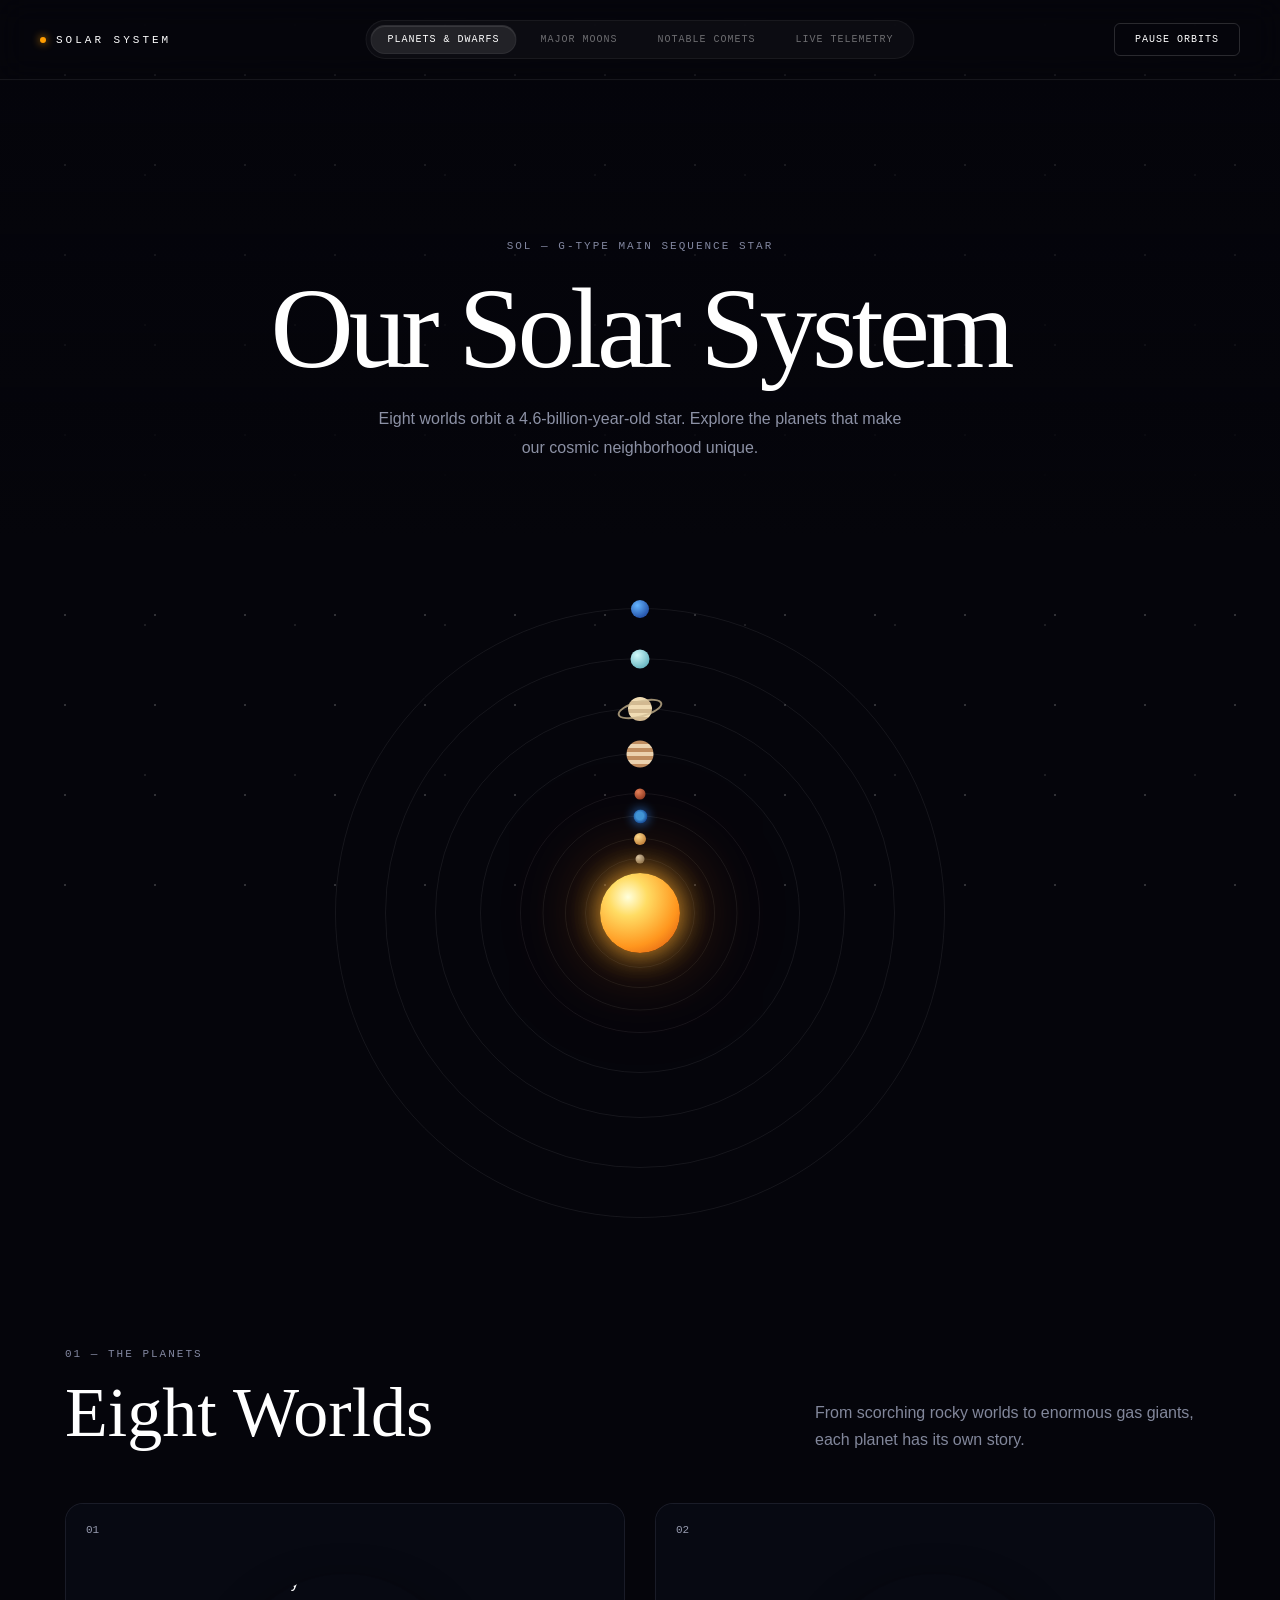
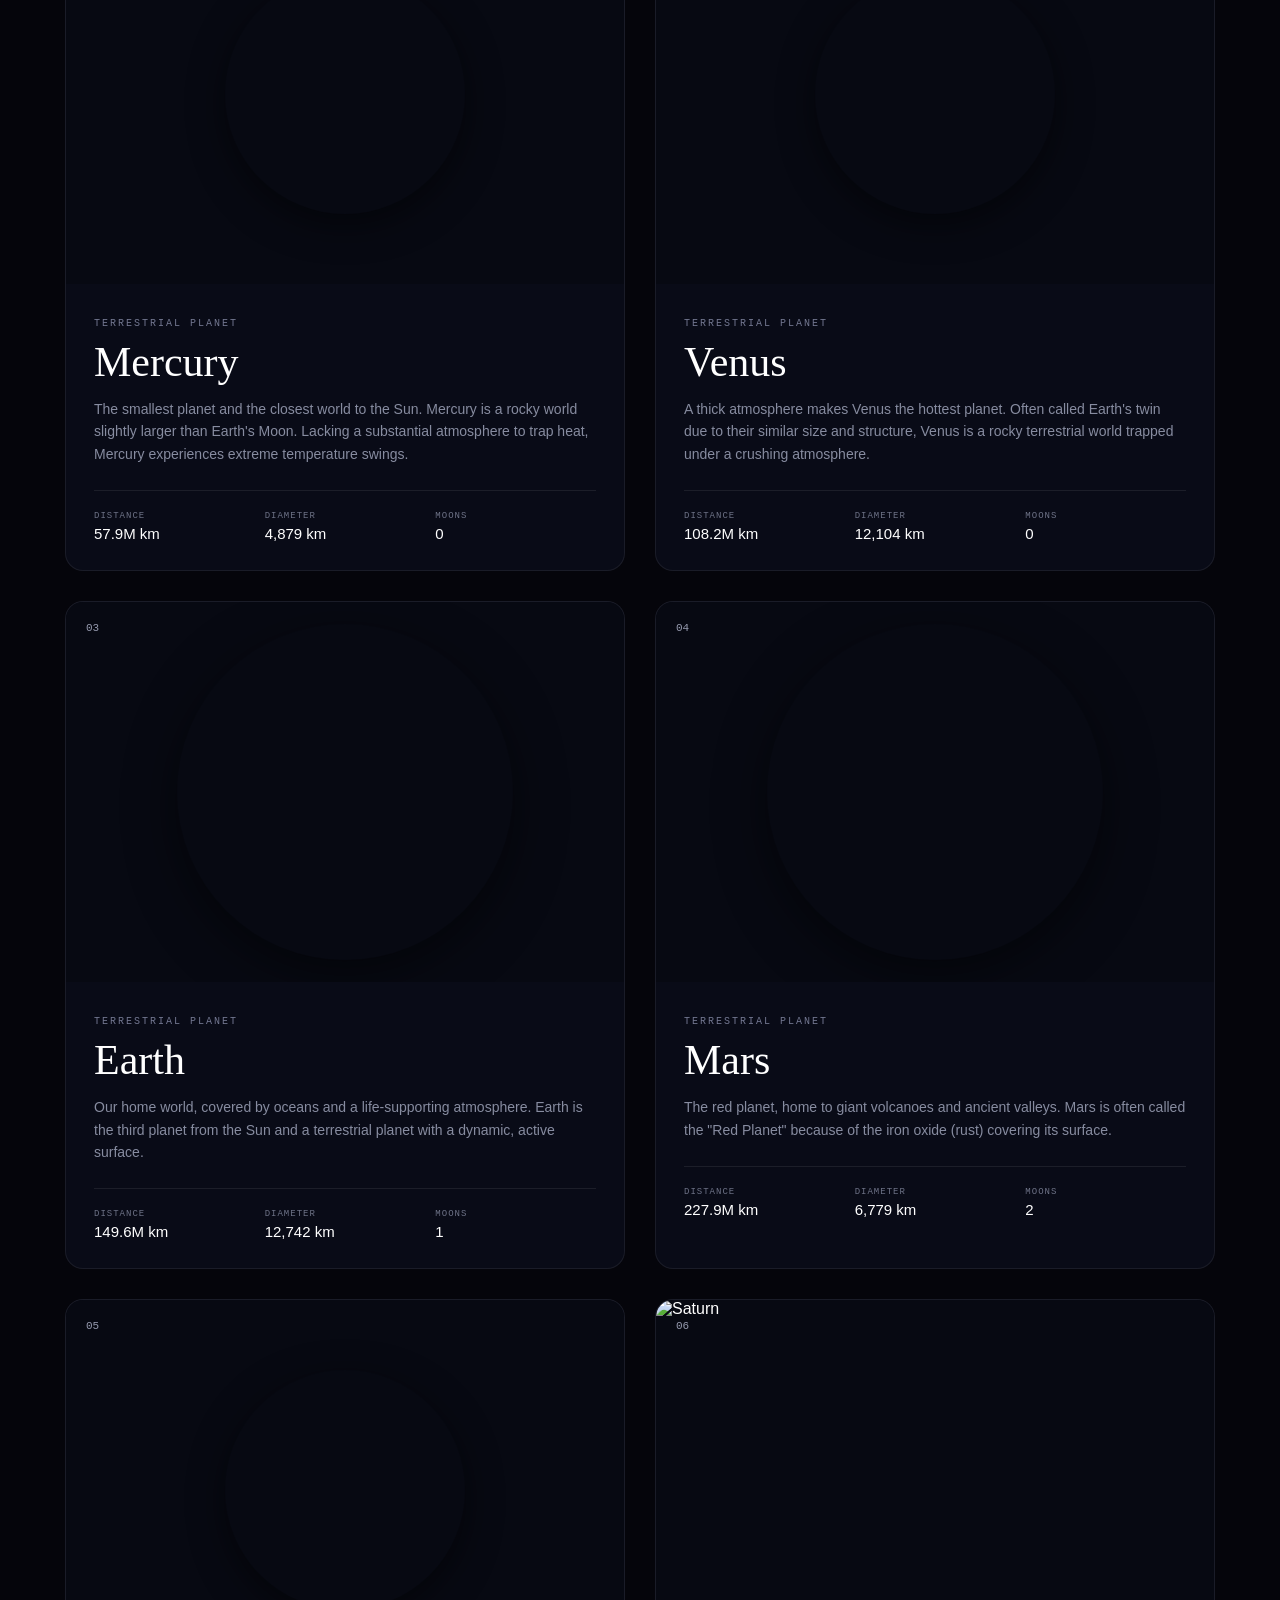
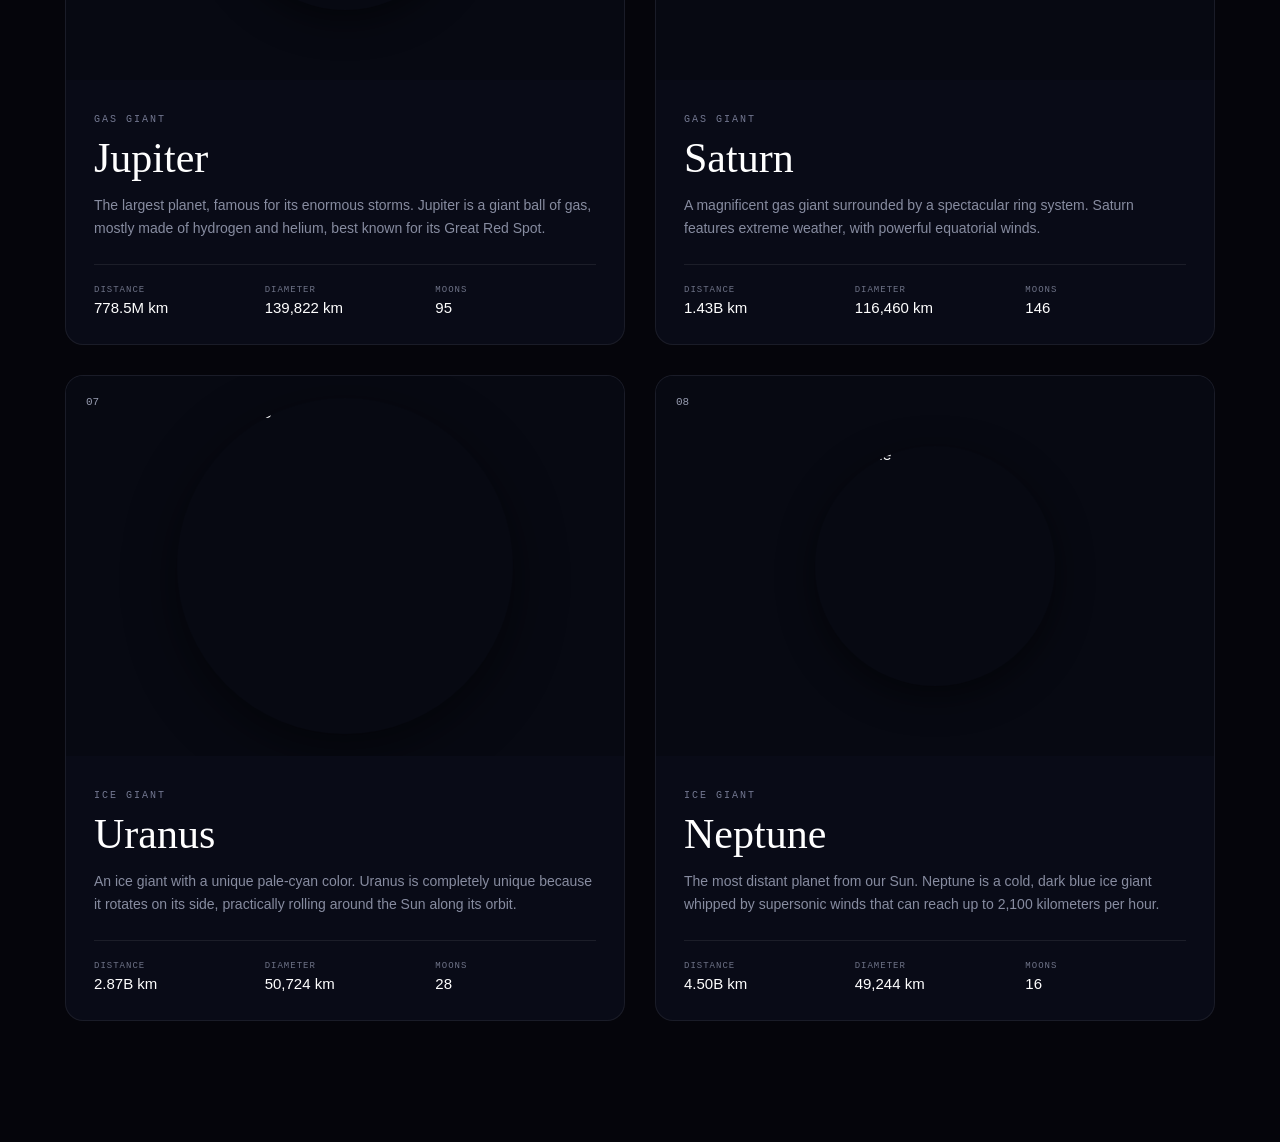
==== index.html @ afa5f9ca "Add files via upload" ====
<!DOCTYPE html>
<html lang="en">
<head>
  <meta charset="UTF-8">
  <meta name="viewport" content="width=device-width, initial-scale=1.0">
  <title>Solar System</title>
  <link rel="stylesheet" href="style.css">
</head>
<body>

  
  <header class="header">
  <div class="logo">
    <span class="logo-dot"></span>
    SOLAR SYSTEM
  </div>
  
  <nav class="nav-links">
    <a href="index.html" class="active">Planets & Dwarfs</a>
    <a href="moons.html">Major Moons</a>
    <a href="comets.html">Notable Comets</a>
    <a href="tracker.html">Live Telemetry</a>
  </nav>
  
  <button id="pauseBtn">PAUSE ORBITS</button>
</header>

  <main>
    
    <section class="hero">
      <div class="hero-label">SOL — G-TYPE MAIN SEQUENCE STAR</div>
      <h1>Our Solar System</h1>
      <p>
        Eight worlds orbit a 4.6-billion-year-old star.
        Explore the planets that make our cosmic neighborhood unique.
      </p>
    </section>

    <!-- Интерактивная карта орбит -->
    <section class="orrery-section">
      <div class="orrery">
        <div class="sun"></div>
        <div class="orbit mercury"><div class="planet mercury"></div></div>
        <div class="orbit venus"><div class="planet venus"></div></div>
        <div class="orbit earth"><div class="planet earth"></div></div>
        <div class="orbit mars"><div class="planet mars"></div></div>
        <div class="orbit jupiter"><div class="planet jupiter"></div></div>
        <div class="orbit saturn"><div class="planet saturn"></div></div>
        <div class="orbit uranus"><div class="planet uranus"></div></div>
        <div class="orbit neptune"><div class="planet neptune"></div></div>
      </div>
    </section>

    <!-- Сетка карточек планет -->
    <section class="planets-section">
      <div class="section-heading">
        <div>
          <span class="section-number">01 — THE PLANETS</span>
          <h2>Eight Worlds</h2>
        </div>
        <p>
          From scorching rocky worlds to enormous gas giants,
          each planet has its own story.
        </p>
      </div>

      <div class="planet-grid">
        <!-- 01 Mercury -->
        <article class="planet-card">
          <div class="planet-image">
            <img src="https://encrypted-tbn0.gstatic.com/images?q=tbn:ANd9GcTihYUI5GI0LENtcPlM2mwdBSF83Ji_Vb9aJwePg4VCXg&s=10" alt="Mercury">
            <div class="planet-number">01</div>
          </div>
          <div class="card-content">
            <span>TERRESTRIAL PLANET</span>
            <h3>Mercury</h3>
            <p>The smallest planet and the closest world to the Sun. Mercury is a rocky world slightly larger than Earth's Moon. Lacking a substantial atmosphere to trap heat, Mercury experiences extreme temperature swings.</p>
            <div class="stats">
              <div><span>DISTANCE</span><strong>57.9M km</strong></div>
              <div><span>DIAMETER</span><strong>4,879 km</strong></div>
              <div><span>MOONS</span><strong>0</strong></div>
            </div>
          </div>
        </article>

        <!-- 02 Venus -->
        <article class="planet-card">
          <div class="planet-image">
            <img src="https://encrypted-tbn0.gstatic.com/images?q=tbn:ANd9GcTiehDWPkk8VoAkVLDWn_Ud-wpSV-6tAUYHxXEeEsXf7Q&s=10" alt="Venus">
            <div class="planet-number">02</div>
          </div>
          <div class="card-content">
            <span>TERRESTRIAL PLANET</span>
            <h3>Venus</h3>
            <p>A thick atmosphere makes Venus the hottest planet. Often called Earth's twin due to their similar size and structure, Venus is a rocky terrestrial world trapped under a crushing atmosphere.</p>
            <div class="stats">
              <div><span>DISTANCE</span><strong>108.2M km</strong></div>
              <div><span>DIAMETER</span><strong>12,104 km</strong></div>
              <div><span>MOONS</span><strong>0</strong></div>
            </div>
          </div>
        </article>

        <!-- 03 Earth -->
        <article class="planet-card">
          <div class="planet-image">
            
            <img src="https://images.unsplash.com/photo-1614730321146-b6fa6a46bcb4?w=600&auto=format&fit=crop&q=60&ixlib=rb-4.1.0&ixid=NHwxMjA3fDA%3D" alt="Earth" style="transform: scale(1.4);">
            <div class="planet-number">03</div>
          </div>
          <div class="card-content">
            <span>TERRESTRIAL PLANET</span>
            <h3>Earth</h3>
            <p>Our home world, covered by oceans and a life-supporting atmosphere. Earth is the third planet from the Sun and a terrestrial planet with a dynamic, active surface.</p>
            <div class="stats">
              <div><span>DISTANCE</span><strong>149.6M km</strong></div>
              <div><span>DIAMETER</span><strong>12,742 km</strong></div>
              <div><span>MOONS</span><strong>1</strong></div>
            </div>
          </div>
        </article>

        <!-- 04 Mars -->
        <article class="planet-card">
          <div class="planet-image">
            
            <img src="https://images.unsplash.com/photo-1614728894747-a83421e2b9c9?w=2000&auto=format&fit=crop&q=60&ixlib=rb-4.1.0&ixid=NHwxMjA3fDA%3D" alt="Mars" style="transform: scale(1.4);">
            <div class="planet-number">04</div>
          </div>
          <div class="card-content">
            <span>TERRESTRIAL PLANET</span>
            <h3>Mars</h3>
            <p>The red planet, home to giant volcanoes and ancient valleys. Mars is often called the "Red Planet" because of the iron oxide (rust) covering its surface.</p>
            <div class="stats">
              <div><span>DISTANCE</span><strong>227.9M km</strong></div>
              <div><span>DIAMETER</span><strong>6,779 km</strong></div>
              <div><span>MOONS</span><strong>2</strong></div>
            </div>
          </div>
        </article>

        <!-- 05 Jupiter -->
        <article class="planet-card">
          <div class="planet-image">
            <img src="https://encrypted-tbn0.gstatic.com/images?q=tbn:ANd9GcRQVP8vG1P6M1SRP5UjKkf2ZfV9ibu8Y6ZL7kt2Mw-ULA&s=10" alt="Jupiter">
            <div class="planet-number">05</div>
          </div>
          <div class="card-content">
            <span>GAS GIANT</span>
            <h3>Jupiter</h3>
            <p>The largest planet, famous for its enormous storms. Jupiter is a giant ball of gas, mostly made of hydrogen and helium, best known for its Great Red Spot.</p>
            <div class="stats">
              <div><span>DISTANCE</span><strong>778.5M km</strong></div>
              <div><span>DIAMETER</span><strong>139,822 km</strong></div>
              <div><span>MOONS</span><strong>95</strong></div>
            </div>
          </div>
        </article>

        <!-- 06 Saturn -->
        <article class="planet-card">
          <div class="planet-image saturn-image">
            <img src="https://images.unsplash.com/photo-1614732414444-096e5f1122d5?w=600&auto=format&fit=crop&q=60&ixlib=rb-4.1.0&ixid=NHwxMjA3fDA%3D" alt="Saturn">
            <div class="planet-number">06</div>
          </div>
          <div class="card-content">
            <span>GAS GIANT</span>
            <h3>Saturn</h3>
            <p>A magnificent gas giant surrounded by a spectacular ring system. Saturn features extreme weather, with powerful equatorial winds.</p>
            <div class="stats">
              <div><span>DISTANCE</span><strong>1.43B km</strong></div>
              <div><span>DIAMETER</span><strong>116,460 km</strong></div>
              <div><span>MOONS</span><strong>146</strong></div>
            </div>
          </div>
        </article>

        <!-- 07 Uranus -->
        <article class="planet-card">
          <div class="planet-image">
            <img src="https://images.unsplash.com/photo-1614732484003-ef9881555dc3?w=600&auto=format&fit=crop&q=60&ixlib=rb-4.1.0&ixid=NHwxMjA3fDA%3D" alt="Uranus" style="transform: scale(1.4);">
            
            <div class="planet-number">07</div>
          </div>
          <div class="card-content">
            <span>ICE GIANT</span>
            <h3>Uranus</h3>
            <p>An ice giant with a unique pale-cyan color. Uranus is completely unique because it rotates on its side, practically rolling around the Sun along its orbit.</p>
            <div class="stats">
              <div><span>DISTANCE</span><strong>2.87B km</strong></div>
              <div><span>DIAMETER</span><strong>50,724 km</strong></div>
              <div><span>MOONS</span><strong>28</strong></div>
            </div>
          </div>
        </article>

        <!-- 08 Neptune -->
        <article class="planet-card">
          <div class="planet-image">
            <img src="https://images.unsplash.com/photo-1614728423169-3f65fd722b7e?w=600&auto=format&fit=crop&q=60&ixlib=rb-4.1.0&ixid=NHwxMjA3fDA%3D" alt="Neptune">
            <div class="planet-number">08</div>
          </div>
          <div class="card-content">
            <span>ICE GIANT</span>
            <h3>Neptune</h3>
            <p>The most distant planet from our Sun. Neptune is a cold, dark blue ice giant whipped by supersonic winds that can reach up to 2,100 kilometers per hour.</p>
            <div class="stats">
              <div><span>DISTANCE</span><strong>4.50B km</strong></div>
              <div><span>DIAMETER</span><strong>49,244 km</strong></div>
              <div><span>MOONS</span><strong>16</strong></div>
            </div>
          </div>
        </article>
      </div>
    </section>
  </main>

  <script src="script.js"></script>
</body>
</html>
---- style.css ----
@import url('https://googleapis.com');

* {
  margin: 0;
  padding: 0;
  box-sizing: border-box;
}

html {
  scroll-behavior: smooth;
}

body {
  background: rgb(5, 5, 11);
  color: rgb(255, 255, 255);
  font-family: Inter, sans-serif;
  overflow-x: hidden;
}

body::before {
  content: "";
  position: fixed;
  inset: 0;
  pointer-events: none;
  background-image:
    radial-gradient(circle, rgba(255, 255, 255, 0.7) 1px, transparent 1px),
    radial-gradient(circle, rgba(255, 255, 255, 0.4) 1px, transparent 1px);
  background-size: 90px 90px, 150px 150px;
  background-position: 20px 30px, 70px 100px;
  opacity: 0.25;
  z-index: -1;
}


.header {
  height: 80px;
  padding: 0 4%;
  display: flex;
  align-items: center;
  justify-content: space-between;
  border-bottom: 1px solid rgba(255, 255, 255, 0.07);
  position: relative;
  z-index: 100;
  background: rgba(5, 5, 11, 0.7);
  backdrop-filter: blur(15px);
  width: 100%;
}

.logo {
  font-family: 'DM Mono', monospace;
  font-size: 13px;
  letter-spacing: 3px;
  display: flex;
  align-items: center;
  gap: 12px;
  color: #ffffff;
}

.logo-dot {
  width: 8px;
  height: 8px;
  background: rgb(242, 201, 76);
  border-radius: 50%;
  box-shadow: 0 0 15px rgba(242, 201, 76, 0.8);
}

.nav-links {
  display: flex;
  align-items: center;
  gap: 8px;
  position: absolute;
  left: 50%;
  transform: translateX(-50%);
}

.nav-links a {
  color: rgba(255, 255, 255, 0.4) !important;
  text-decoration: none !important;
  font-family: 'DM Mono', monospace;
  font-size: 11px;
  font-weight: 500;
  letter-spacing: 2px;
  text-transform: uppercase;
  padding: 10px 20px;
  border-radius: 24px;
  transition: all 0.3s cubic-bezier(0.2, 0.8, 0.2, 1);
}

.nav-links a:hover {
  color: rgba(255, 255, 255, 0.85) !important;
  background: rgba(255, 255, 255, 0.03);
}

.nav-links a.active {
  color: #ffffff !important;
  background: rgba(255, 255, 255, 0.09) !important;
  box-shadow: inset 0 1px 0px rgba(255, 255, 255, 0.1);
}

#pauseBtn {
  background: transparent;
  border: 1px solid rgba(255, 255, 255, 0.18);
  color: rgb(255, 255, 255);
  padding: 11px 18px;
  font-family: 'DM Mono', monospace;
  font-size: 11px;
  letter-spacing: 1px;
  cursor: pointer;
  transition: 0.3s;
}

#pauseBtn:hover {
  background: rgb(255, 255, 255);
  color: rgb(5, 5, 11);
}


.hero {
  max-width: 100%;
  margin: 0 auto;
  padding: 160px 30px 100px;
  text-align: center;
  position: relative;
  background-image: 
    linear-gradient(to bottom, rgba(5, 5, 11, 0.4) 0%, rgb(5, 5, 11) 95%), 
    url('https://unsplash.com');
  background-size: cover;
  background-position: center 35%;
  background-repeat: no-repeat;
}

.hero-label,
.section-number {
  font-family: 'DM Mono', monospace;
  font-size: 11px;
  letter-spacing: 2px;
  color: rgb(130, 135, 160);
}

.hero h1 {
  font-family: 'Fraunces', serif;
  font-size: clamp(60px, 9vw, 125px);
  font-weight: 400;
  line-height: 0.95;
  margin: 22px auto;
  letter-spacing: -5px;
  max-width: 900px;
}

.hero p {
  max-width: 550px;
  color: rgb(140, 145, 165);
  font-size: 16px;
  line-height: 1.8;
  margin: 0 auto;
}


.orrery-section {
  height: 700px;
  display: flex;
  justify-content: center;
  align-items: center;
  overflow: hidden;
  position: relative;
}

.orrery {
  width: 650px;
  height: 650px;
  position: relative;
}

.sun {
  position: absolute;
  width: 80px;
  height: 80px;
  left: 50%; top: 50%;
  transform: translate(-50%, -50%);
  border-radius: 50%;
  background: radial-gradient(circle at 35% 30%, rgb(255, 255, 220) 0%, rgb(255, 220, 100) 25%, rgb(255, 150, 30) 65%, rgb(210, 70, 10) 100%);
  box-shadow: 0 0 30px rgba(255, 180, 50, 0.9), 0 0 80px rgba(255, 140, 20, 0.45), 0 0 150px rgba(255, 100, 10, 0.2);
  z-index: 20;
}

.orbit {
  position: absolute;
  left: 50%; top: 50%;
  border: 1px solid rgba(255, 255, 255, 0.07);
  border-radius: 50%;
  transform: translate(-50%, -50%);
  animation: orbit linear infinite;
}

.planet {
  position: absolute;
  left: 50%; top: 0;
  transform: translate(-50%, -50%);
  border-radius: 50%;
}

.orbit.mercury { width: 110px; height: 110px; animation-duration: 5s; }
.orbit.venus   { width: 150px; height: 150px; animation-duration: 8s; }
.orbit.earth   { width: 195px; height: 195px; animation-duration: 12s; }
.orbit.mars    { width: 240px; height: 240px; animation-duration: 17s; }
.orbit.jupiter { width: 320px; height: 320px; animation-duration: 28s; }
.orbit.saturn  { width: 410px; height: 410px; animation-duration: 38s; }
.orbit.uranus  { width: 510px; height: 510px; animation-duration: 50s; }
.orbit.neptune { width: 610px; height: 610px; animation-duration: 65s; }

.planet.mercury { width: 9px; height: 9px; background: radial-gradient(circle at 30% 30%, rgb(210, 205, 190), rgb(80, 75, 70)); }
.planet.venus   { width: 12px; height: 12px; background: radial-gradient(circle at 35% 30%,rgb(255, 225, 150), rgb(170, 100, 35)); }
.planet.earth   { width: 14px; height: 14px; background: radial-gradient(circle at 45% 45%, rgb(60, 150, 220) 0 35%, rgb(10, 60, 140) 75%); box-shadow: 0 0 12px rgba(50, 140, 255, 0.8); z-index: 20; }
.planet.mars    { width: 11px; height: 11px; background: radial-gradient(circle at 35% 30%, rgb(230, 130, 90), rgb(120, 40, 20)); }
.planet.jupiter { width: 27px; height: 27px; background: repeating-linear-gradient(0deg, rgb(190, 140, 95) 0 4px, rgb(235, 210, 175) 4px 8px); }
.planet.saturn  { width: 24px; height: 24px; background: repeating-linear-gradient(0deg, rgb(210, 185, 145) 0 4px, rgb(240, 220, 180) 4px 8px); }
.planet.saturn::after { content: ""; position: absolute; width: 42px; height: 13px; border: 2px solid rgba(210, 190, 150, 0.75); border-radius: 50%; left: 50%; top: 50%; transform: translate(-50%, -50%) rotate(-15deg); }
.planet.uranus  { width: 19px; height: 19px; background: radial-gradient(circle at 35% 30%, rgb(210, 250, 250), rgb(70, 160, 175)); }
.planet.neptune { width: 18px; height: 18px; background: radial-gradient(circle at 35% 30%, rgb(100, 180, 255), rgb(15, 50, 140)); }

@keyframes orbit {
  from { transform: translate(-50%, -50%) rotate(0deg); }
  to   { transform: translate(-50%, -50%) rotate(360deg); }
}

/* СЕТКА ПЛАНЕТ */
.planets-section {
  max-width: 1200px;
  margin: 0 auto;
  padding: 80px 25px 120px;
}

.section-heading {
  display: flex;
  justify-content: space-between;
  align-items: flex-end;
  gap: 40px;
  margin-bottom: 50px;
}

.section-heading h2 {
  font-family: 'Fraunces', serif;
  font-size: 70px;
  font-weight: 400;
  margin-top: 12px;
}

.section-heading p {
  max-width: 400px;
  color: rgb(130, 135, 155);
  line-height: 1.7;
}

.planet-grid {
  display: grid;
  grid-template-columns: repeat(2, 1fr);
  gap: 30px;
}

.planet-card {
  background: rgba(13, 16, 32, 0.65);
  border: 1px solid rgba(255, 255, 255, 0.07);
  border-radius: 18px;
  overflow: hidden;
  transition: transform 0.4s ease, border-color 0.4s ease;
}

.planet-card:hover {
  transform: translateY(-8px);
  border-color: rgba(255, 255, 255, 0.18);
}


.planet-image {
  height: 380px;             
  background: rgb(7, 9, 18); 
  display: flex;
  align-items: center;
  justify-content: center;
  position: relative;
  overflow: hidden;
}

.planet-image img {
  width: 240px;               
  height: 240px;             
  object-fit: cover;
  border-radius: 50%;
  transition: transform 0.7s cubic-bezier(.2, .8, .2, 1);
  box-shadow: 0 10px 35px rgba(0, 0, 0, 0.5); 
}

.planet-card:hover .planet-image img {
  transform: scale(1.06) rotate(3deg);
}


.planet-image.saturn-image img {
  border-radius: 0%;          
  object-fit: contain;        
  width: 100%;                
  height: 100%;
}

.planet-card:hover .planet-image.saturn-image img {
  transform: scale(1.04) rotate(1deg);
}

.planet-number {
  position: absolute;
  top: 20px; left: 20px;
  font-family: 'DM Mono', monospace;
  font-size: 11px;
  color: rgb(150, 155, 175);
}

.card-content { padding: 28px; }
.card-content > span { font-family: 'DM Mono', monospace; font-size: 10px; color: rgb(115, 120, 145); letter-spacing: 2px; }
.card-content h3 { font-family: 'Fraunces', serif; font-size: 42px; font-weight: 400; margin: 8px 0 12px; }
.card-content p { color: rgb(135, 140, 160); line-height: 1.6; font-size: 14px; min-height: 45px; }


.stats {
  display: grid;
  grid-template-columns: repeat(3, 1fr);
  border-top: 1px solid rgba(255, 255, 255, 0.08);
  margin-top: 25px;
  padding-top: 20px;
  gap: 10px;
}

.stats div {
  display: flex;
  flex-direction: column;
  gap: 4px;
}

.stats span {
  font-family: 'DM Mono', monospace;
  font-size: 9px;
  letter-spacing: 1px;
  color: rgb(110, 115, 135);
  text-transform: uppercase;
}

.stats strong {
  font-size: 15px;
  color: #ffffff;
  font-weight: 500;
}
.header {
  display: flex;
  justify-content: space-between;
  align-items: center;
  padding: 24px 40px;
  background: transparent;
  position: relative;
  z-index: 10;
  min-height: 38px;
}

.logo {
  display: flex;
  align-items: center;
  gap: 10px;
  font-family: 'DM Mono', monospace;
  font-size: 11px;
  letter-spacing: 3px;
  color: #ffffff;
  text-transform: uppercase;
}

.logo-dot {
  width: 6px;
  height: 6px;
  background-color: #ff9d00;
  border-radius: 50%;
  box-shadow: 0 0 8px #ff9d00;
}

.nav-links {
  position: absolute;
  left: 50%;
  transform: translateX(-50%);
  display: flex;
  gap: 8px;
  background: rgba(255, 255, 255, 0.03);
  padding: 4px;
  border-radius: 20px;
  border: 1px solid rgba(255, 255, 255, 0.05);
}

.nav-links a {
  font-family: 'DM Mono', monospace;
  font-size: 10px;
  letter-spacing: 1px;
  color: rgb(115, 120, 145);
  text-decoration: none;
  text-transform: uppercase;
  padding: 8px 16px;
  border-radius: 16px;
  transition: color 0.3s ease, background-color 0.3s ease;
}

.nav-links a:hover {
  color: #ffffff;
}

.nav-links a.active {
  color: #ffffff;
  background: rgba(255, 255, 255, 0.06);
  border: 1px solid rgba(255, 255, 255, 0.05);
}

#pauseBtn {
  font-family: 'DM Mono', monospace;
  font-size: 10px;
  letter-spacing: 1px;
  color: #ffffff;
  background: transparent;
  border: 1px solid rgba(255, 255, 255, 0.15);
  padding: 10px 20px;
  border-radius: 6px;
  cursor: pointer;
  text-transform: uppercase;
  transition: background-color 0.3s, border-color 0.3s;
  margin-left: auto;
}

#pauseBtn:hover {
  background: rgba(255, 255, 255, 0.05);
  border-color: rgba(255, 255, 255, 0.3);
}

@media (max-width: 820px) {
  .header {
    flex-direction: column;
    gap: 16px;
    padding: 20px;
    min-height: auto;
  }

  .nav-links {
    position: static;
    transform: none;
  }
  
  #pauseBtn {
    margin-left: 0;
  }
}
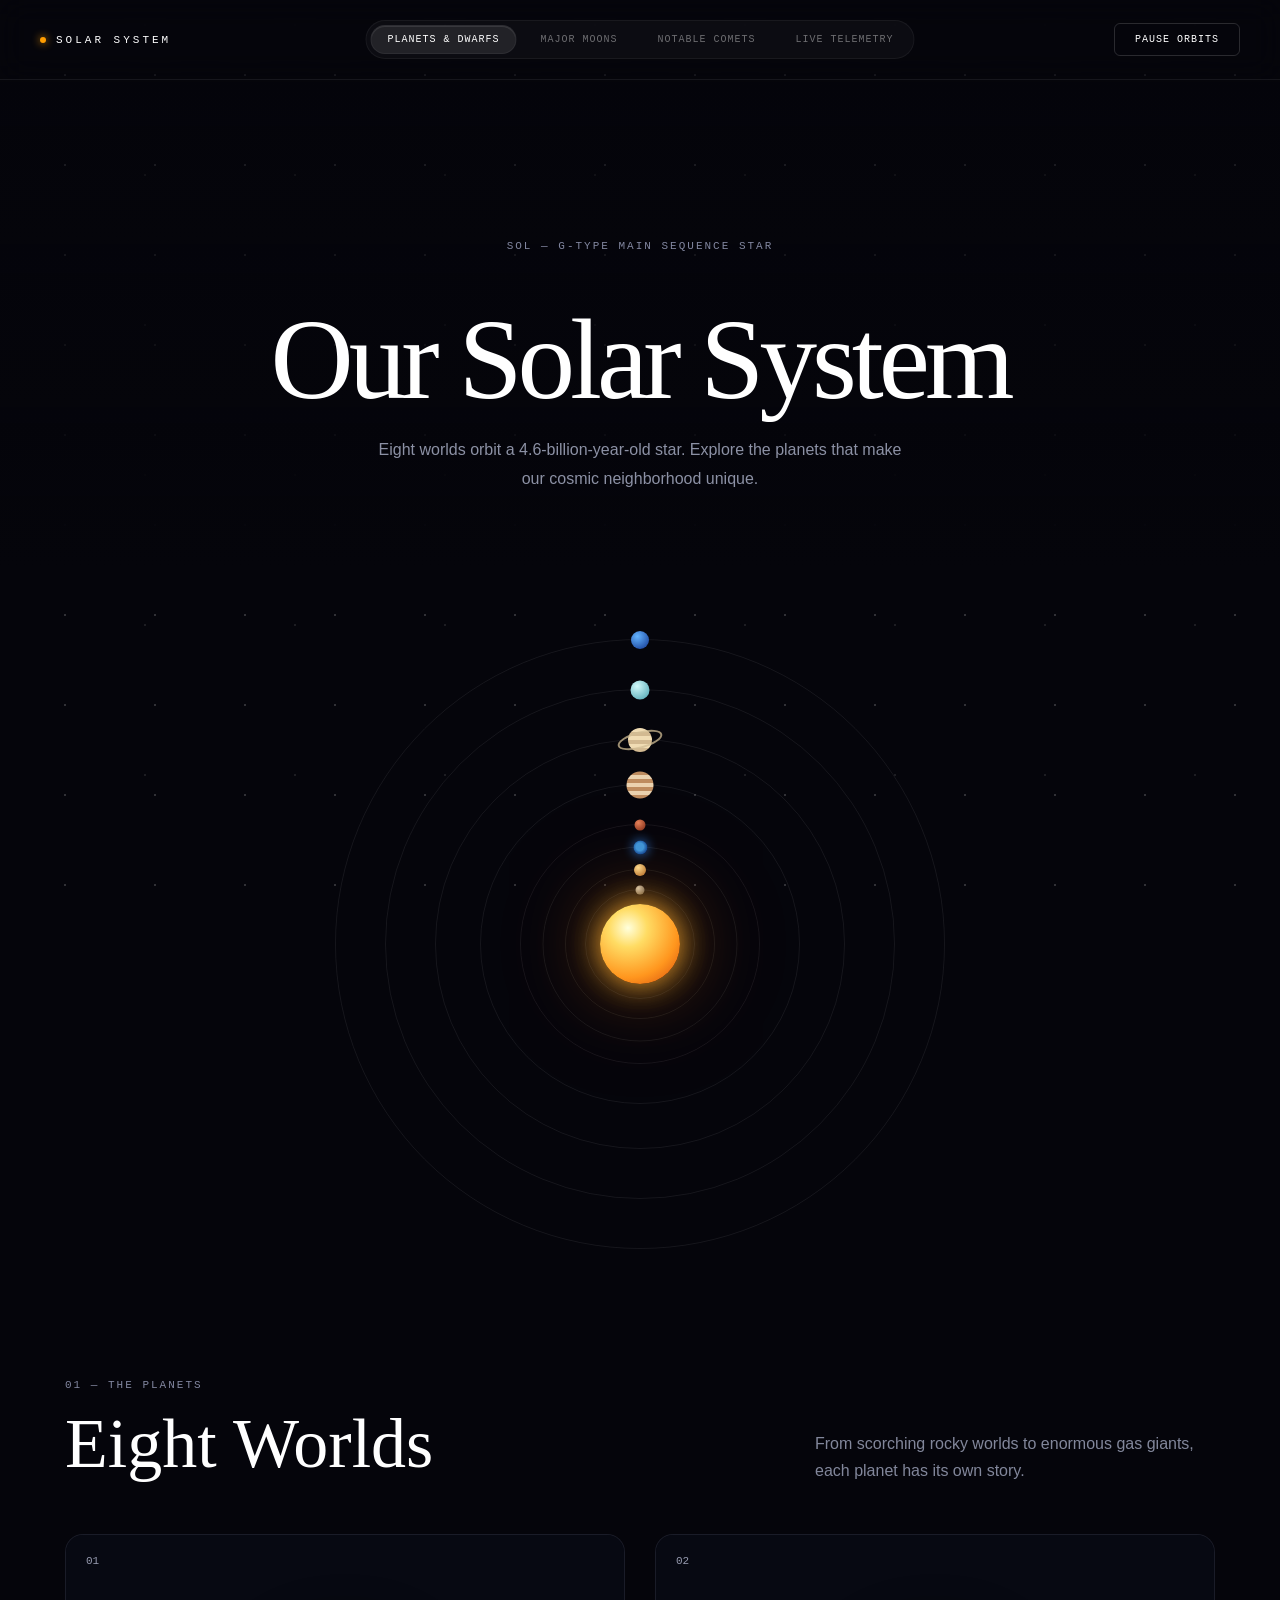
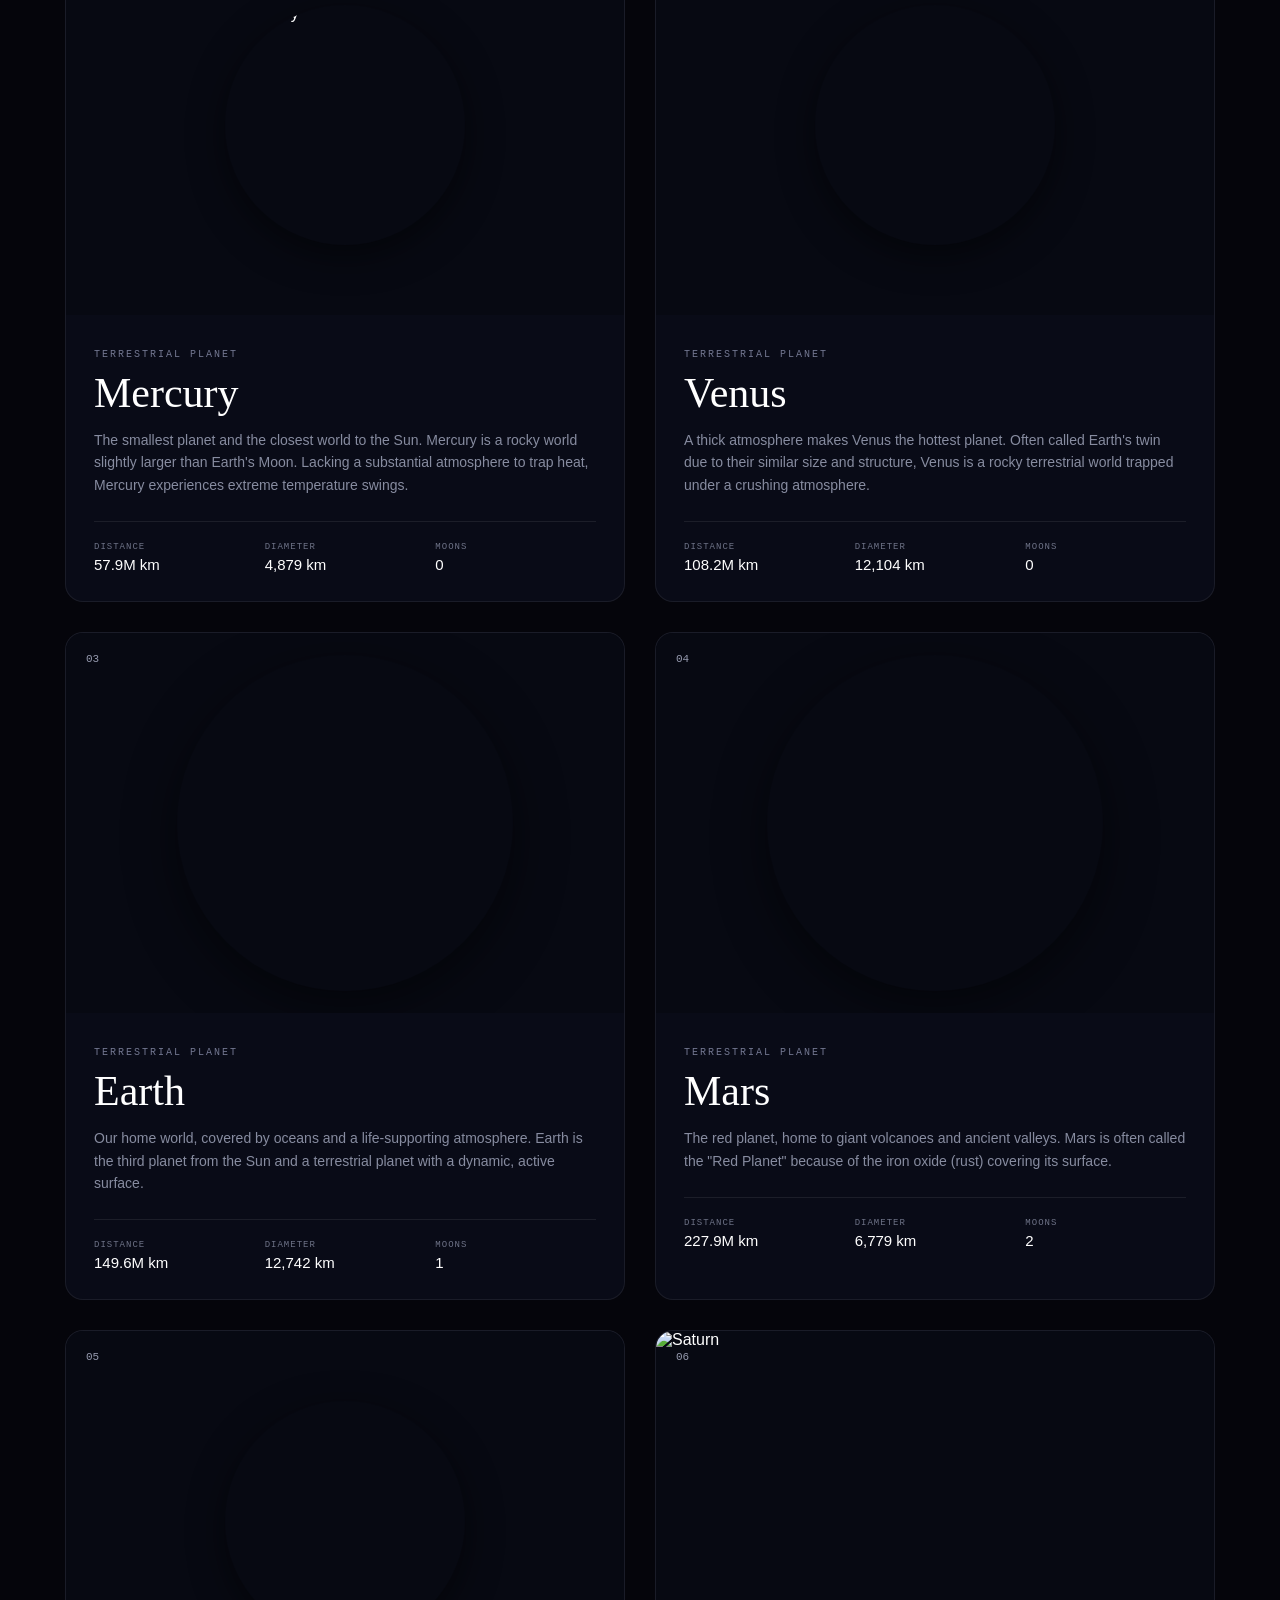
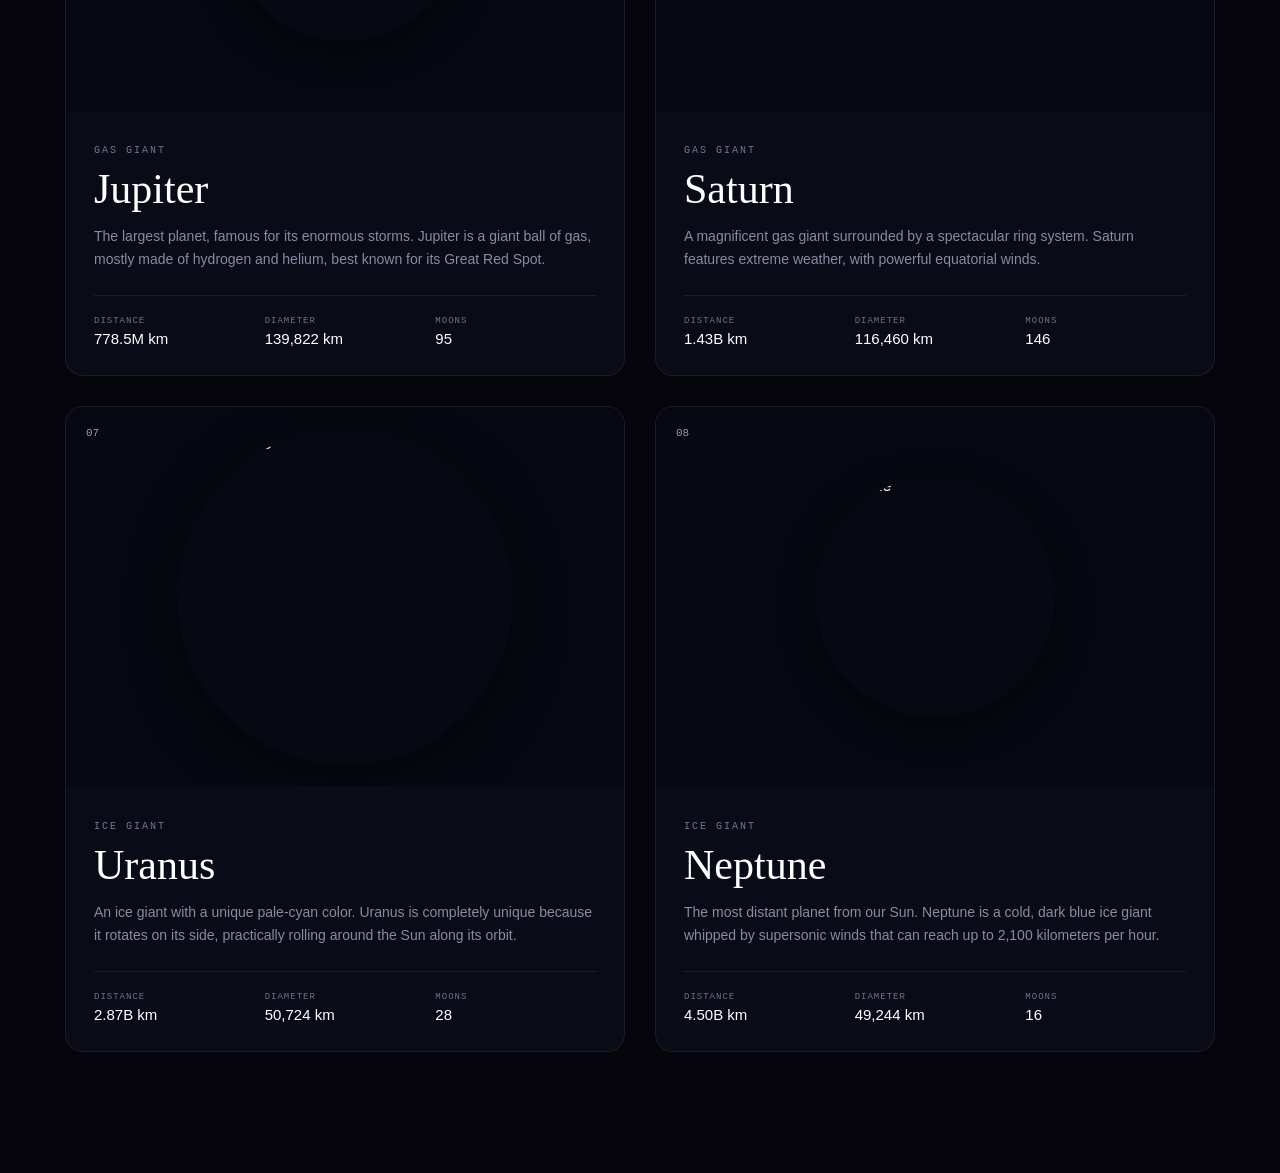
==== commit 391ebdaa: "Add files via upload" ====
--- a/index.html
+++ b/index.html
@@ -5,6 +5,9 @@
   <meta name="viewport" content="width=device-width, initial-scale=1.0">
   <title>Solar System</title>
   <link rel="stylesheet" href="style.css">
+  <link rel="stylesheet" href="https://cdn.jsdelivr.net/npm/@tabler/icons-webfont@latest/dist/tabler-icons.min.css" />
+  <link rel="stylesheet" href="https://cdn.jsdelivr.net/npm/@tabler/icons-webfont@latest/dist/tabler-icons.min.css" />
+  <link rel="stylesheet" href="https://cdn.jsdelivr.net/npm/@tabler/icons-webfont@latest/dist/tabler-icons.min.css" />
 </head>
 <body>
 
@@ -29,6 +32,9 @@
     
     <section class="hero">
       <div class="hero-label">SOL — G-TYPE MAIN SEQUENCE STAR</div>
+      <i class="ti ti-user"></i>
+      <i class="ti ti-mail"></i>
+      <i class="ti ti-brand-instagram"></i>
       <h1>Our Solar System</h1>
       <p>
         Eight worlds orbit a 4.6-billion-year-old star.
--- a/style.css
+++ b/style.css
@@ -448,4 +448,10 @@
   #pauseBtn {
     margin-left: 0;
   }
+}
+.ti {
+    color: #645fd3;         /* Красивый фиолетовый цвет */
+    font-size: 26px;        /* Увеличенный размер (был стандартный 24px) */
+    vertical-align: middle; /* Выравнивание ровно по центру строки с текстом */
+    margin-right: 8px;      /* Небольшой аккуратный отступ справа до текста */
 }
